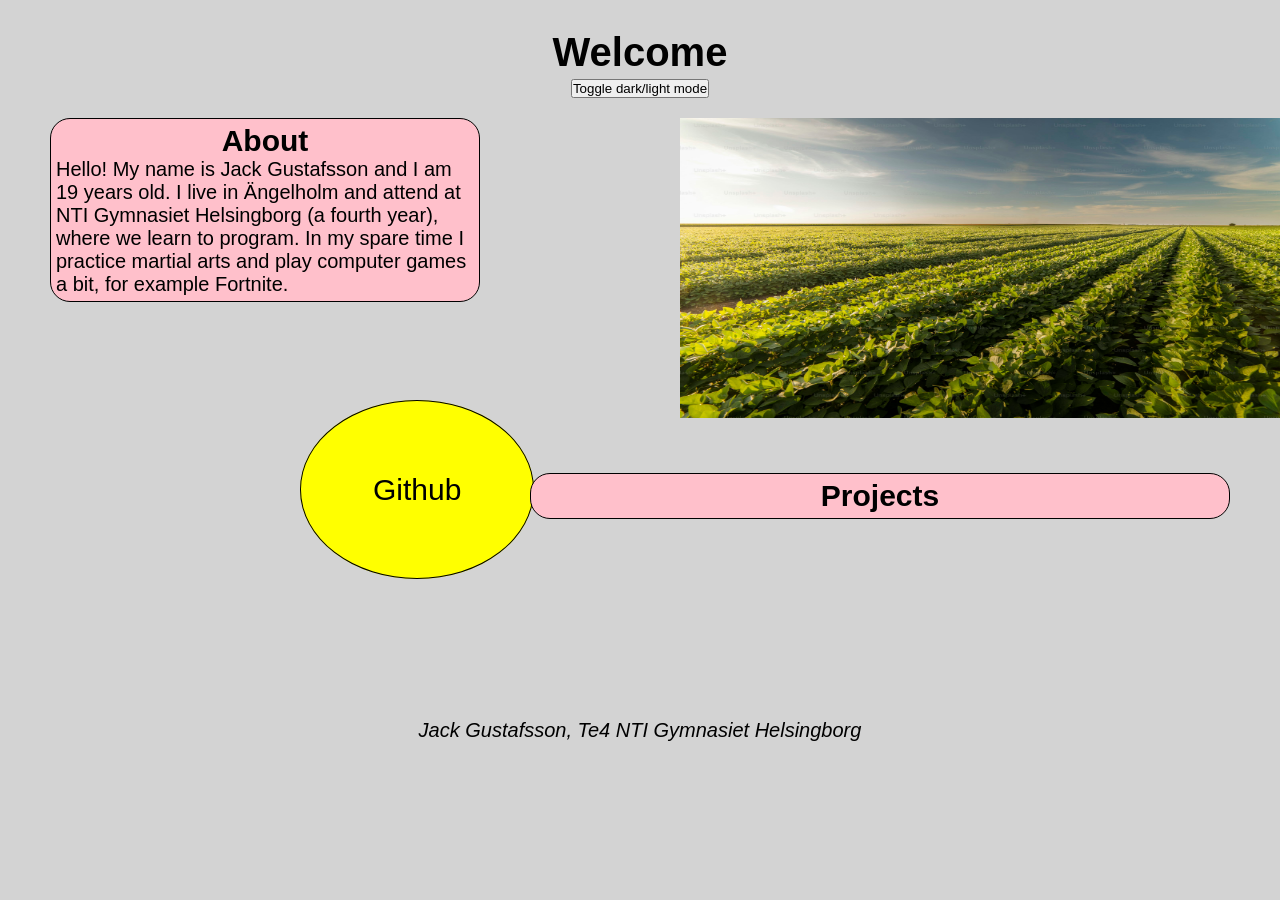
==== index.html @ 3e9e16a7 "finished" ====
<!DOCTYPE html>
<html lang="en">

<head>
    <meta charset="UTF-8">
    <meta name="viewport" content="width=device-width, initial-scale=1.0">
    <title>Portfolio</title>
    <link rel="stylesheet" href="style.css">
    <script src="script.js"></script>
</head>

<body>
    <header>
        <h1>Welcome</h1>
        <button onclick="myFunction()">Toggle dark/light mode</button>
    </header>

    <main>
        <section class="style" id="about">
            <h2>About</h2>
            <p>Hello! My name is Jack Gustafsson and I am 19 years old. I live in Ängelholm and attend at NTI Gymnasiet
                Helsingborg (a fourth year),
                where we learn to program. In my spare time I practice martial arts and play computer games a bit, for
                example Fortnite. </p>
        </section>

        <section id="img">
            <img height="300px" width="600px" src="images/horizontal.jpeg" alt="horizontal">
        </section>
        


        <section id="link">
            <a href="https://github.com/jackgustafsson/jackgustafsson.github.io">Github</a>
        </section>

        <section class="style" id="projects">
            <h2>Projects</h2>
        </section>
    </main>

    <footer>
        <address>
            <p>Jack Gustafsson, Te4 NTI Gymnasiet Helsingborg</p>
        </address>
    </footer>
</body>

</html>
---- style.css ----
* {
    box-sizing: border-box;
    margin: 0;
    padding: 0;
}

html {
    font-size: 62.5%;
}

body {
    color: black;
    background-color: lightgrey;
    font-family: Arial, Helvetica, sans-serif;
    font-size: 2rem;
}

.dark-mode{
    background-color: grey;
}

.dark-mode header h1{
    color: white;
}

.dark-mode footer{
    color: white;
}

header {
    padding: 2rem;
    margin-top: 1rem;
    text-align: center;
}

main {
    display: grid;
    grid-template-columns: repeat(2, 1fr);
    grid-gap: 5rem;
}

section.style{
    border: solid 0.1px black;
    border-radius: 2rem;
    padding: 0.5rem;
    background-color: pink;
}

section.style h2{
    text-align: center;
}

section#about{
    height: min-content;
    margin-left: 5rem;
}

section#img{
    margin-left: 15rem;
}

section#link a{
    border: 0.1rem solid black;
    border-radius: 50%;
    padding: 15%;
    color: black;
    text-decoration: none;
    background-color: yellow;
    font-size: 3rem;
    margin-left: 30rem;
}

section#link a:hover{
    color: red;
}

section#projects{
    margin-right: 5rem;
}

footer {
    margin-top: 20rem;
    text-align: center;
}
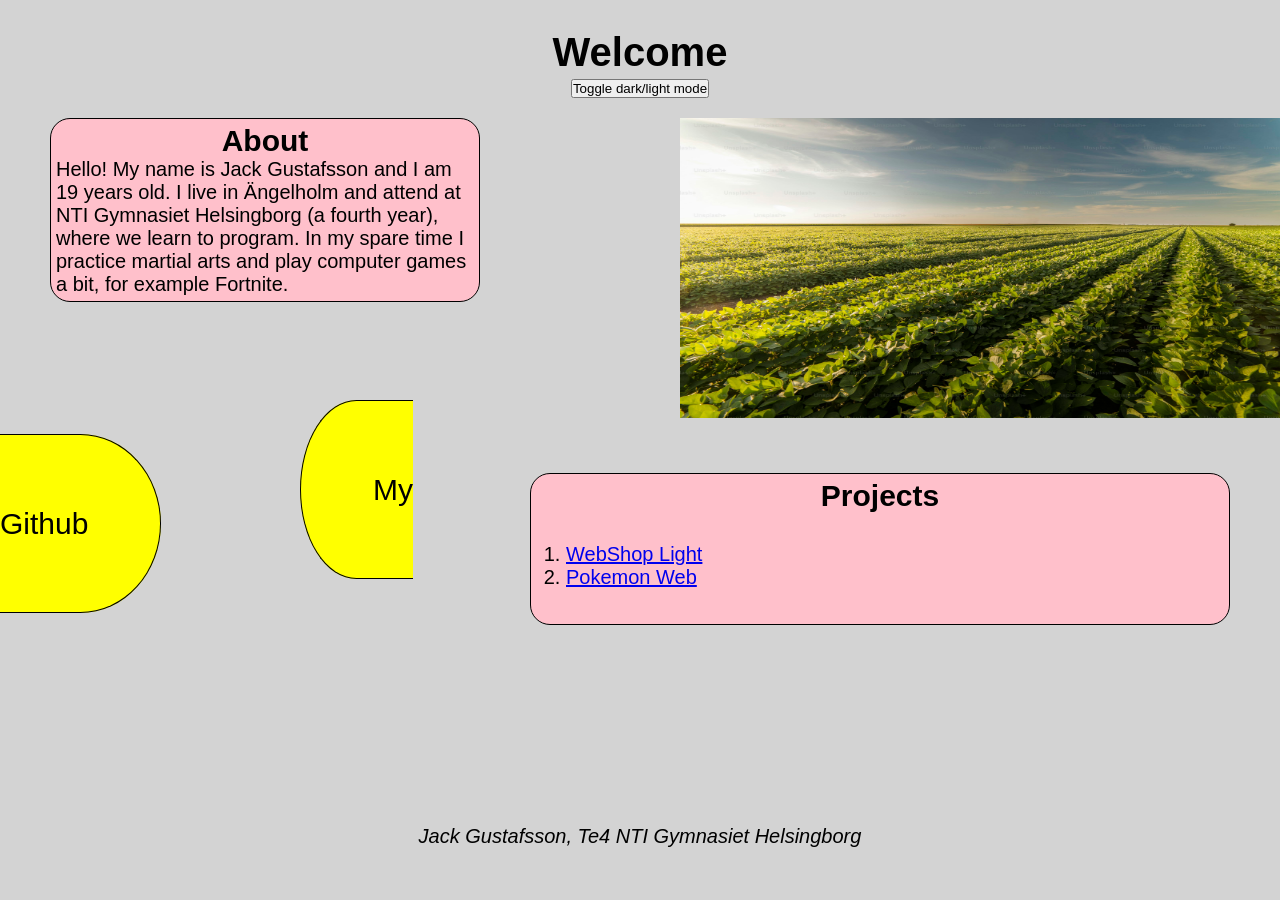
==== commit 7c53414e: "added a few projects" ====
--- a/index.html
+++ b/index.html
@@ -31,11 +31,15 @@
 
 
         <section id="link">
-            <a href="https://github.com/jackgustafsson/jackgustafsson.github.io">Github</a>
+            <a href="https://github.com/jackgustafsson/jackgustafsson.github.io"> My Github</a>
         </section>
 
         <section class="style" id="projects">
             <h2>Projects</h2>
+            <ol>
+                <li><a href="https://ntig-helsingborg.github.io/TE4_24-25_BookStore/">WebShop Light</a></li>
+                <li><a href="https://ntig-helsingborg.github.io/TE4_24-25_PokemonWeb/login">Pokemon Web</a></li>
+            </ol>
         </section>
     </main>
 
--- a/style.css
+++ b/style.css
@@ -78,6 +78,10 @@
     margin-right: 5rem;
 }
 
+section#projects ol{
+    margin: 3rem;
+}
+
 footer {
     margin-top: 20rem;
     text-align: center;
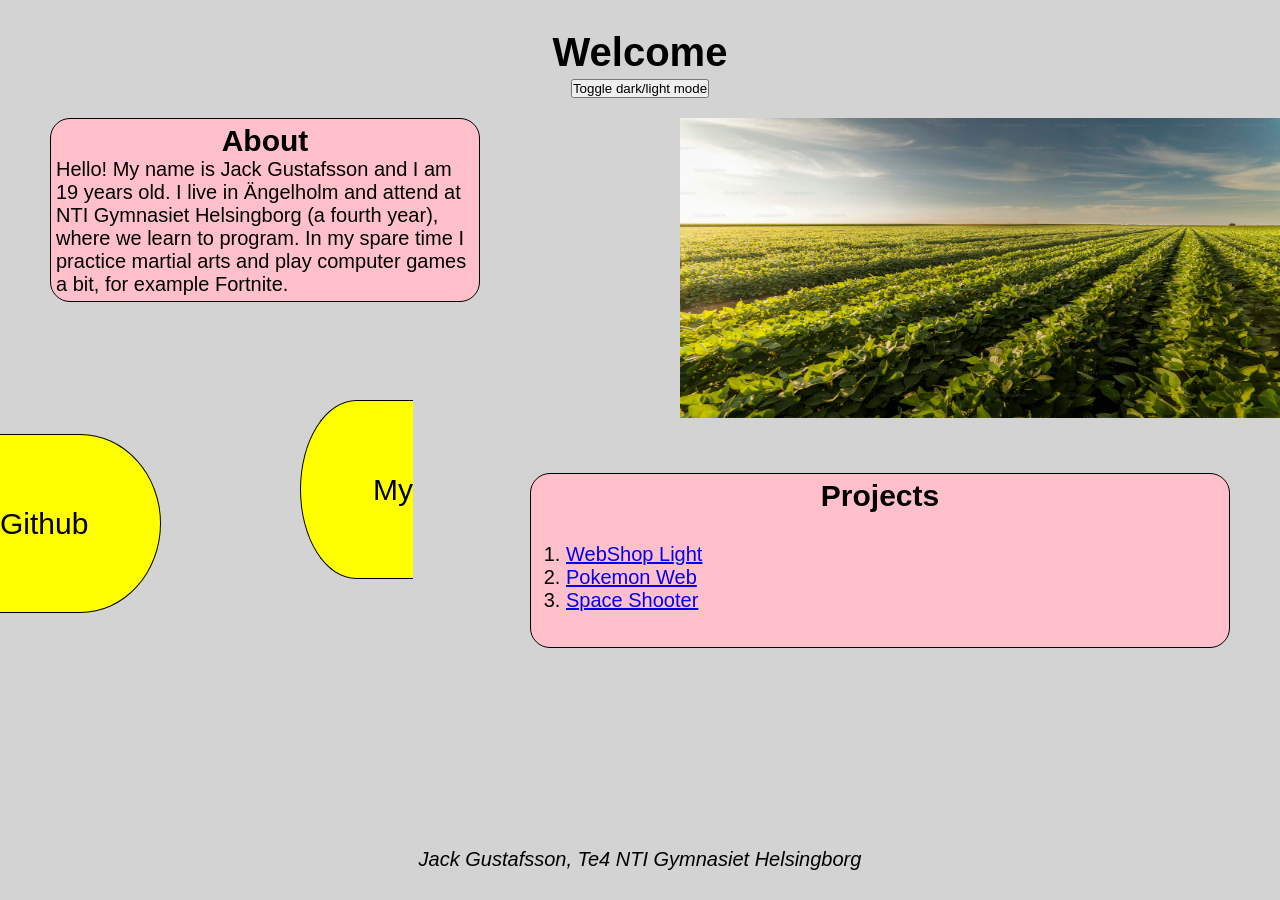
==== commit efda86f0: "added a link" ====
--- a/index.html
+++ b/index.html
@@ -39,6 +39,7 @@
             <ol>
                 <li><a href="https://ntig-helsingborg.github.io/TE4_24-25_BookStore/">WebShop Light</a></li>
                 <li><a href="https://ntig-helsingborg.github.io/TE4_24-25_PokemonWeb/login">Pokemon Web</a></li>
+                <li><a href="https://jackgustafsson.github.io/GameWebb/">Space Shooter</a></li>
             </ol>
         </section>
     </main>
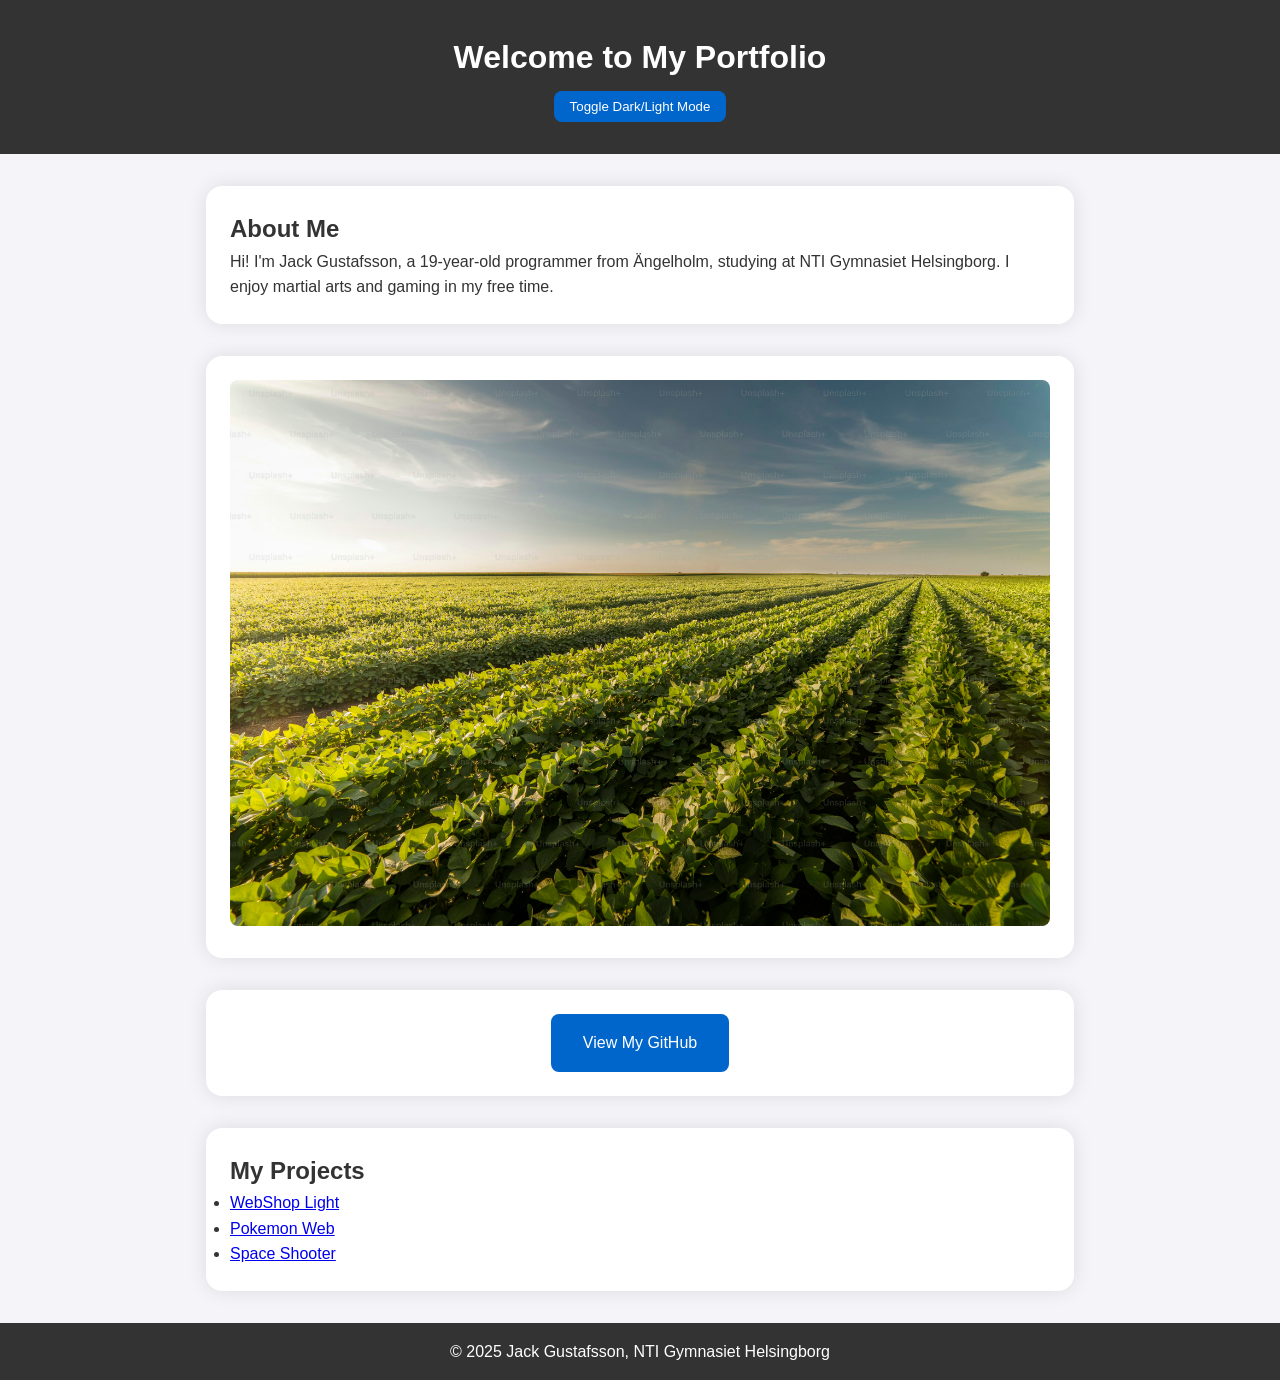
==== commit 083927f2: "changed  appearance" ====
--- a/index.html
+++ b/index.html
@@ -4,51 +4,44 @@
 <head>
     <meta charset="UTF-8">
     <meta name="viewport" content="width=device-width, initial-scale=1.0">
-    <title>Portfolio</title>
+    <title>Enhanced Portfolio</title>
     <link rel="stylesheet" href="style.css">
     <script src="script.js"></script>
 </head>
 
 <body>
     <header>
-        <h1>Welcome</h1>
-        <button onclick="myFunction()">Toggle dark/light mode</button>
+        <h1>Welcome to My Portfolio</h1>
+        <button onclick="myFunction()">Toggle Dark/Light Mode</button>
     </header>
 
     <main>
-        <section class="style" id="about">
-            <h2>About</h2>
-            <p>Hello! My name is Jack Gustafsson and I am 19 years old. I live in Ängelholm and attend at NTI Gymnasiet
-                Helsingborg (a fourth year),
-                where we learn to program. In my spare time I practice martial arts and play computer games a bit, for
-                example Fortnite. </p>
+        <section id="about">
+            <h2>About Me</h2>
+            <p>Hi! I'm Jack Gustafsson, a 19-year-old programmer from Ängelholm, studying at NTI Gymnasiet Helsingborg. I enjoy martial arts and gaming in my free time.</p>
         </section>
 
-        <section id="img">
-            <img height="300px" width="600px" src="images/horizontal.jpeg" alt="horizontal">
-        </section>
-        
-
-
-        <section id="link">
-            <a href="https://github.com/jackgustafsson/jackgustafsson.github.io"> My Github</a>
+        <section id="image">
+            <img src="images/horizontal.jpeg" alt="A landscape" />
         </section>
 
-        <section class="style" id="projects">
-            <h2>Projects</h2>
-            <ol>
+        <section id="links">
+            <a href="https://github.com/jackgustafsson/jackgustafsson.github.io">View My GitHub</a>
+        </section>
+
+        <section id="projects">
+            <h2>My Projects</h2>
+            <ul>
                 <li><a href="https://ntig-helsingborg.github.io/TE4_24-25_BookStore/">WebShop Light</a></li>
                 <li><a href="https://ntig-helsingborg.github.io/TE4_24-25_PokemonWeb/login">Pokemon Web</a></li>
                 <li><a href="https://jackgustafsson.github.io/GameWebb/">Space Shooter</a></li>
-            </ol>
+            </ul>
         </section>
     </main>
 
     <footer>
-        <address>
-            <p>Jack Gustafsson, Te4 NTI Gymnasiet Helsingborg</p>
-        </address>
+        <p>&copy; 2025 Jack Gustafsson, NTI Gymnasiet Helsingborg</p>
     </footer>
 </body>
 
-</html>+</html>
--- a/style.css
+++ b/style.css
@@ -2,87 +2,98 @@
     box-sizing: border-box;
     margin: 0;
     padding: 0;
-}
-
-html {
-    font-size: 62.5%;
+    font-family: Arial, Helvetica, sans-serif;
 }
 
 body {
-    color: black;
-    background-color: lightgrey;
-    font-family: Arial, Helvetica, sans-serif;
-    font-size: 2rem;
-}
-
-.dark-mode{
-    background-color: grey;
-}
-
-.dark-mode header h1{
-    color: white;
-}
-
-.dark-mode footer{
-    color: white;
+    background-color: #f4f4f9;
+    color: #333;
+    line-height: 1.6;
+    font-size: 16px;
+    transition: background-color 0.3s ease;
 }
 
 header {
-    padding: 2rem;
-    margin-top: 1rem;
+    padding: 2rem 0;
+    text-align: center;
+    background-color: #333;
+    color: #fff;
+}
+
+header h1 {
+    margin-bottom: 0.5rem;
+}
+
+header button {
+    padding: 0.5rem 1rem;
+    border: none;
+    background-color: #0066cc;
+    color: #fff;
+    cursor: pointer;
+    border-radius: 0.5rem;
+    transition: background-color 0.3s ease;
+}
+
+header button:hover {
+    background-color: #004d99;
+}
+
+main {
+    max-width: 900px;
+    margin: 2rem auto;
+    padding: 0 1rem;
+    display: grid;
+    grid-template-columns: 1fr;
+    gap: 2rem;
+}
+
+section {
+    background-color: #fff;
+    padding: 1.5rem;
+    border-radius: 1rem;
+    box-shadow: 0 0 20px rgba(0,0,0,0.1);
+}
+
+section#image img {
+    width: 100%;
+    border-radius: 0.5rem;
+}
+
+section#links {
     text-align: center;
 }
 
-main {
-    display: grid;
-    grid-template-columns: repeat(2, 1fr);
-    grid-gap: 5rem;
+section#links a {
+    display: inline-block;
+    padding: 1rem 2rem;
+    background-color: #0066cc;
+    color: #fff;
+    text-decoration: none;
+    border-radius: 0.5rem;
+    transition: background-color 0.3s ease;
 }
 
-section.style{
-    border: solid 0.1px black;
-    border-radius: 2rem;
-    padding: 0.5rem;
-    background-color: pink;
-}
-
-section.style h2{
-    text-align: center;
-}
-
-section#about{
-    height: min-content;
-    margin-left: 5rem;
-}
-
-section#img{
-    margin-left: 15rem;
-}
-
-section#link a{
-    border: 0.1rem solid black;
-    border-radius: 50%;
-    padding: 15%;
-    color: black;
-    text-decoration: none;
-    background-color: yellow;
-    font-size: 3rem;
-    margin-left: 30rem;
-}
-
-section#link a:hover{
-    color: red;
-}
-
-section#projects{
-    margin-right: 5rem;
-}
-
-section#projects ol{
-    margin: 3rem;
+section#links a:hover {
+    background-color: #004d99;
 }
 
 footer {
-    margin-top: 20rem;
+    background-color: #333;
+    color: #fff;
     text-align: center;
+    padding: 1rem;
+    margin-top: 2rem;
+}
+
+.dark-mode {
+    background-color: #222;
+    color: #ddd;
+}
+
+.dark-mode header {
+    background-color: #444;
+}
+
+.dark-mode footer {
+    background-color: #444;
 }
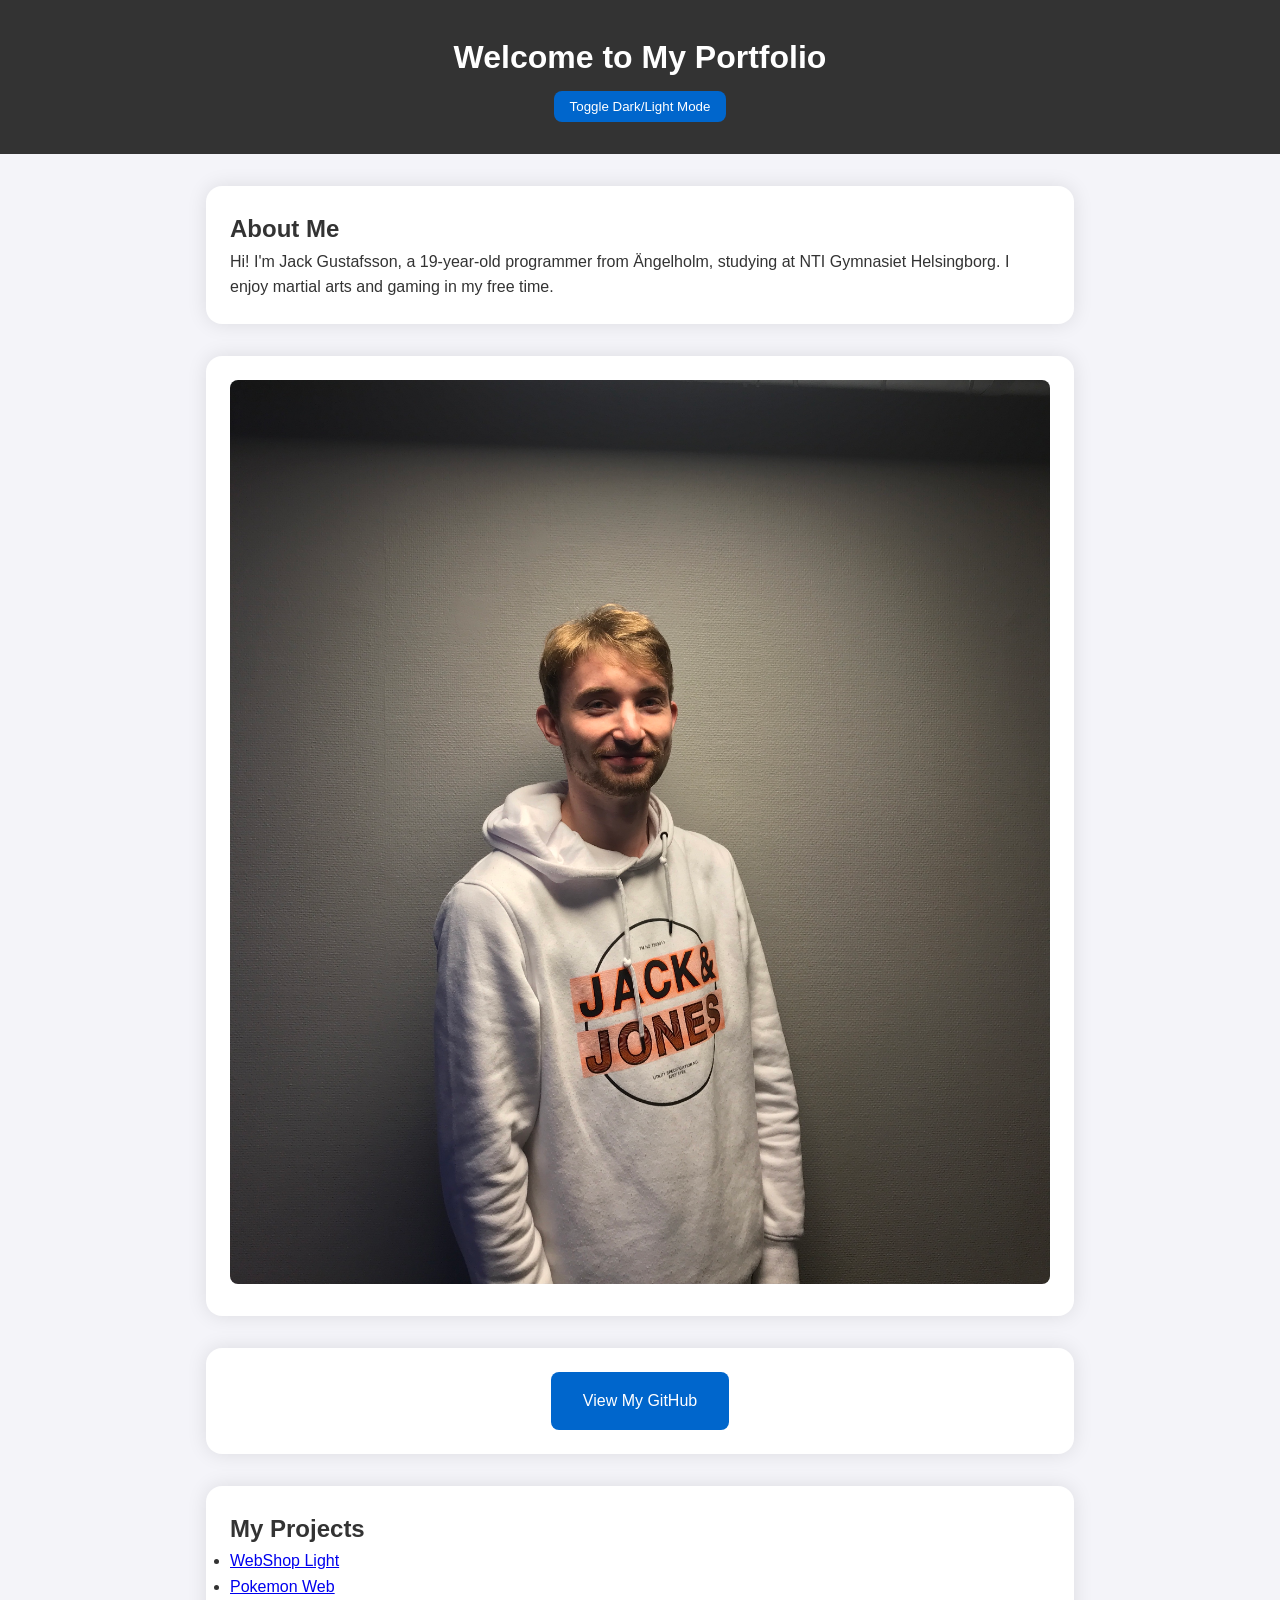
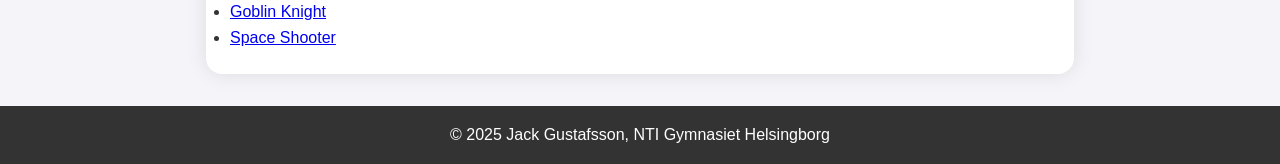
==== commit 23ca1f49: "something" ====
--- a/index.html
+++ b/index.html
@@ -22,7 +22,7 @@
         </section>
 
         <section id="image">
-            <img src="images/horizontal.jpeg" alt="A landscape" />
+            <img src="images/IMG_1387.jpg" alt="A landscape" />
         </section>
 
         <section id="links">
@@ -34,6 +34,7 @@
             <ul>
                 <li><a href="https://ntig-helsingborg.github.io/TE4_24-25_BookStore/">WebShop Light</a></li>
                 <li><a href="https://ntig-helsingborg.github.io/TE4_24-25_PokemonWeb/login">Pokemon Web</a></li>
+                <li><a href="https://eoxys1.itch.io/goblin-knight">Goblin Knight</a></li>
                 <li><a href="https://jackgustafsson.github.io/GameWebb/">Space Shooter</a></li>
             </ul>
         </section>
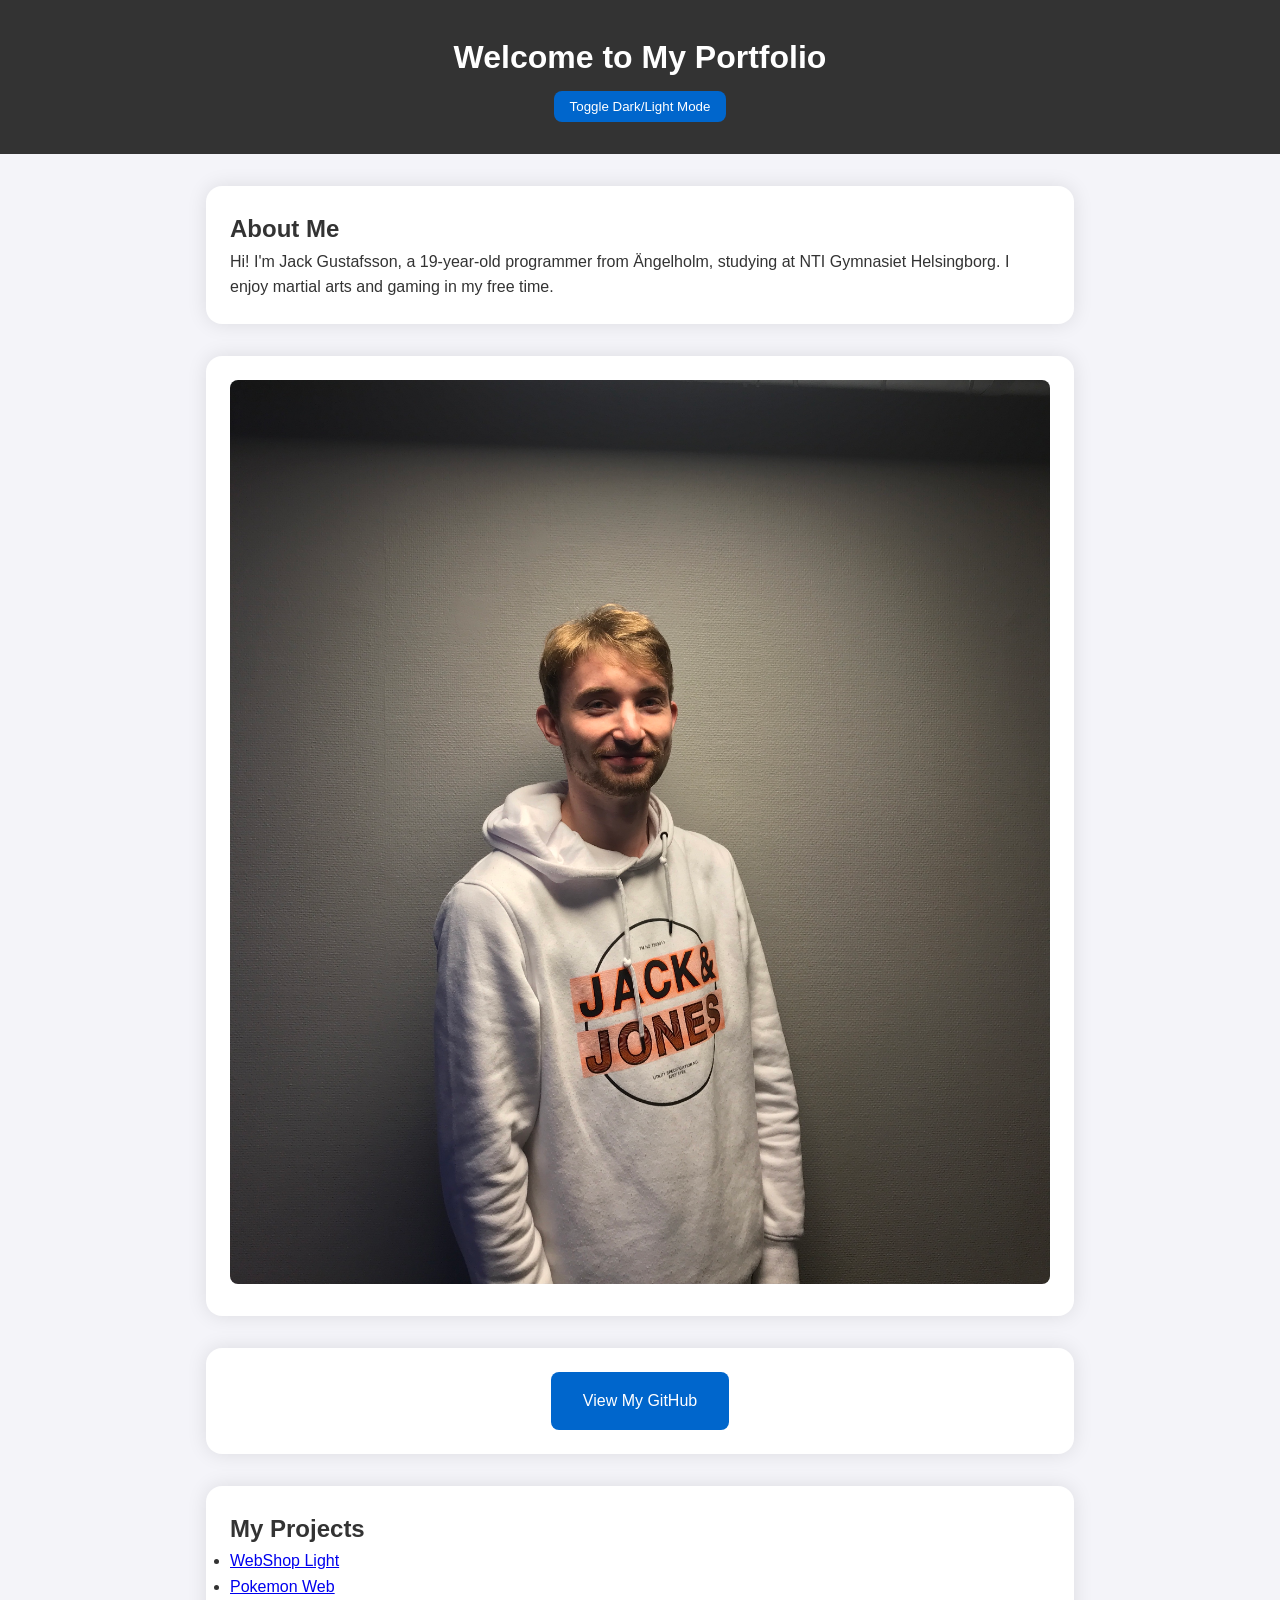
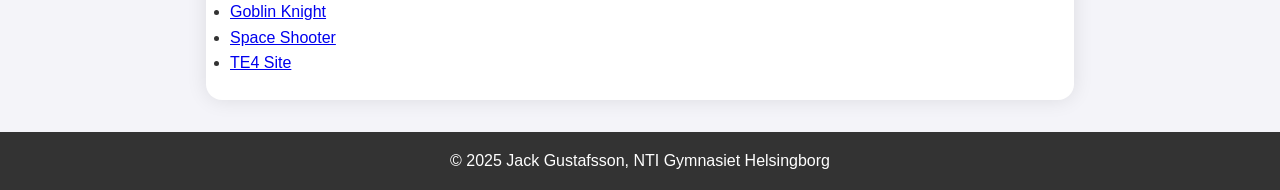
==== commit 51fffa93: "add link" ====
--- a/index.html
+++ b/index.html
@@ -36,6 +36,7 @@
                 <li><a href="https://ntig-helsingborg.github.io/TE4_24-25_PokemonWeb/login">Pokemon Web</a></li>
                 <li><a href="https://eoxys1.itch.io/goblin-knight">Goblin Knight</a></li>
                 <li><a href="https://jackgustafsson.github.io/GameWebb/">Space Shooter</a></li>
+                <li><a href="https://ntig-helsingborg.github.io/TE4_24-25_SITE/">TE4 Site</a></li>
             </ul>
         </section>
     </main>
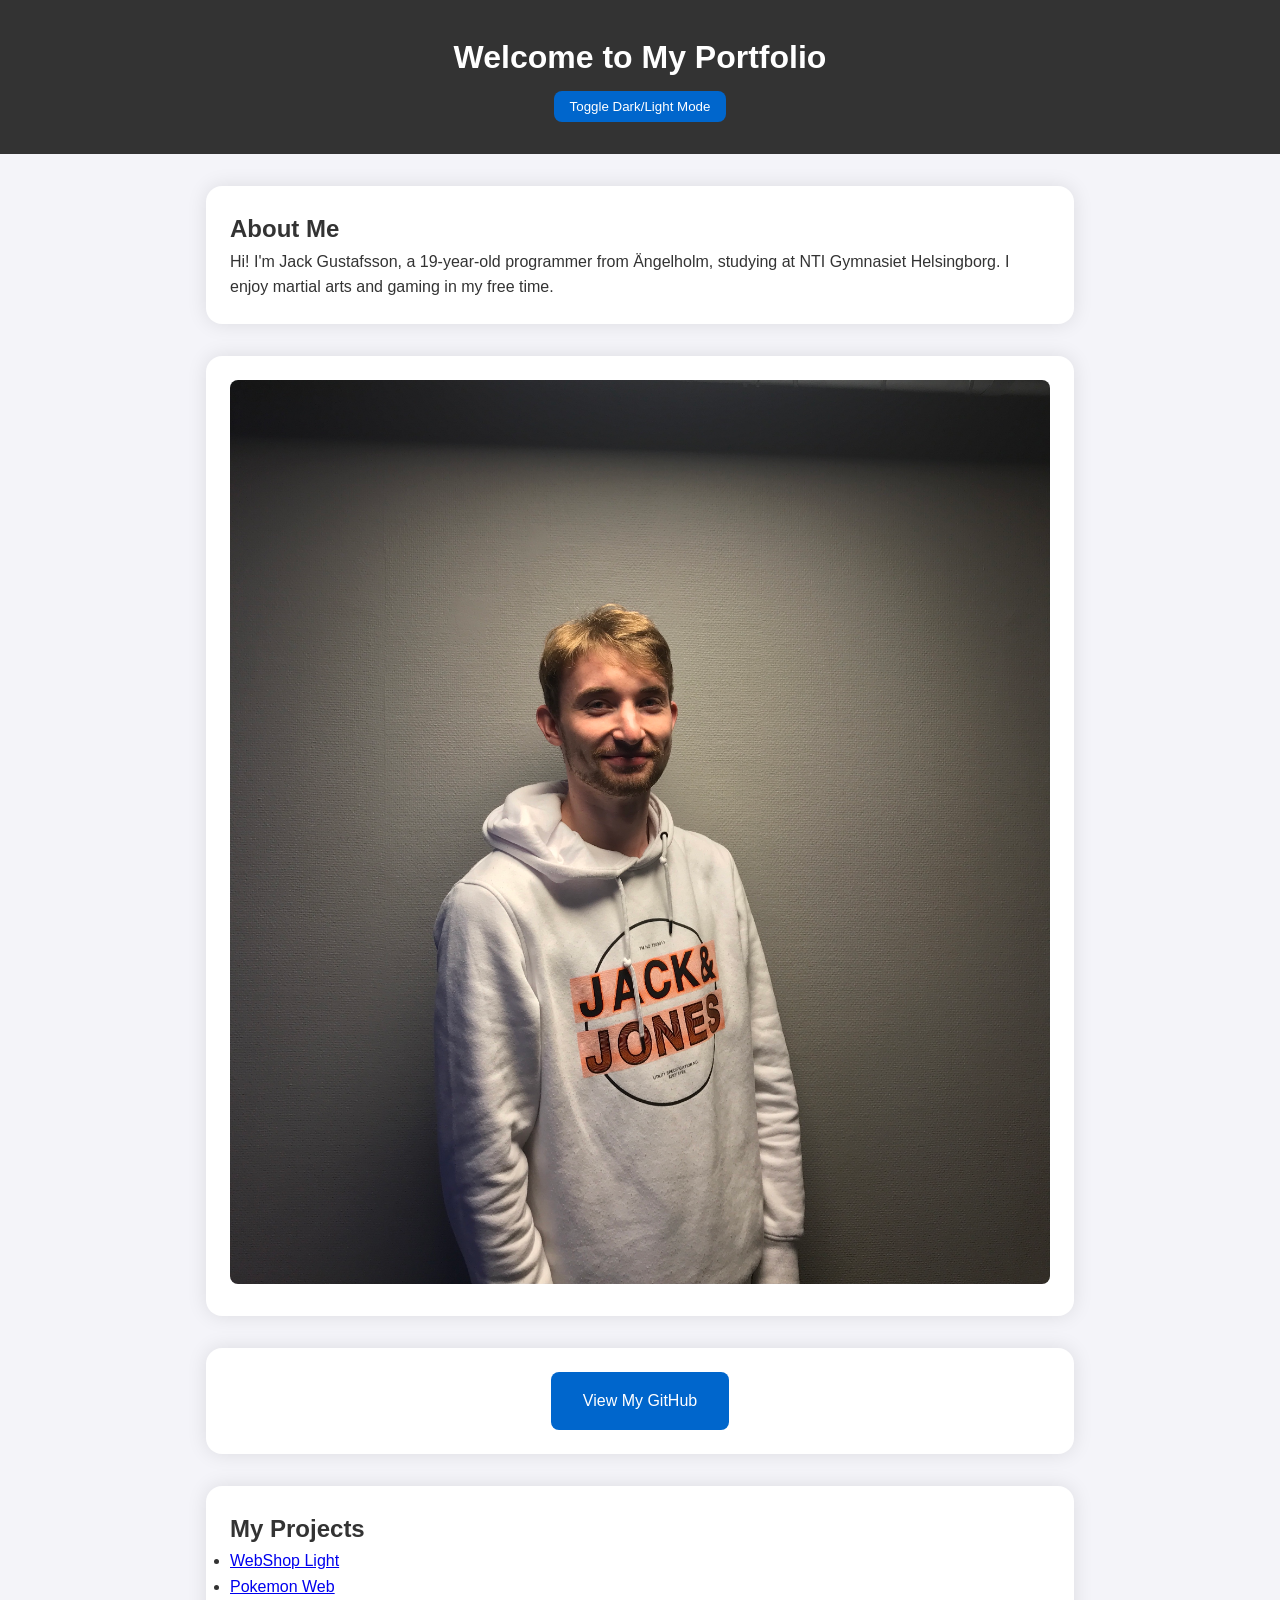
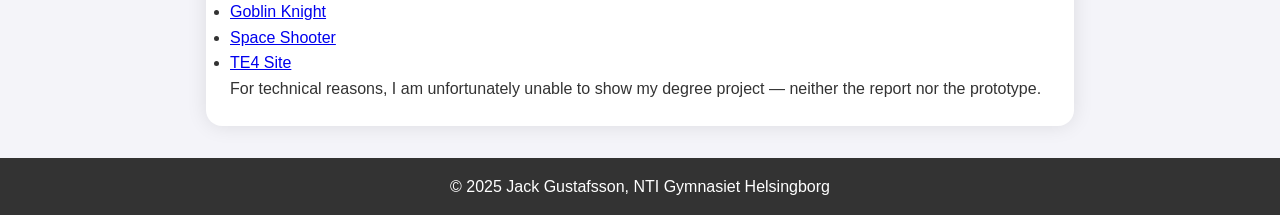
==== commit 61ec9f9f: "added text" ====
--- a/index.html
+++ b/index.html
@@ -38,6 +38,7 @@
                 <li><a href="https://jackgustafsson.github.io/GameWebb/">Space Shooter</a></li>
                 <li><a href="https://ntig-helsingborg.github.io/TE4_24-25_SITE/">TE4 Site</a></li>
             </ul>
+            <p>For technical reasons, I am unfortunately unable to show my degree project — neither the report nor the prototype.</p>
         </section>
     </main>
 
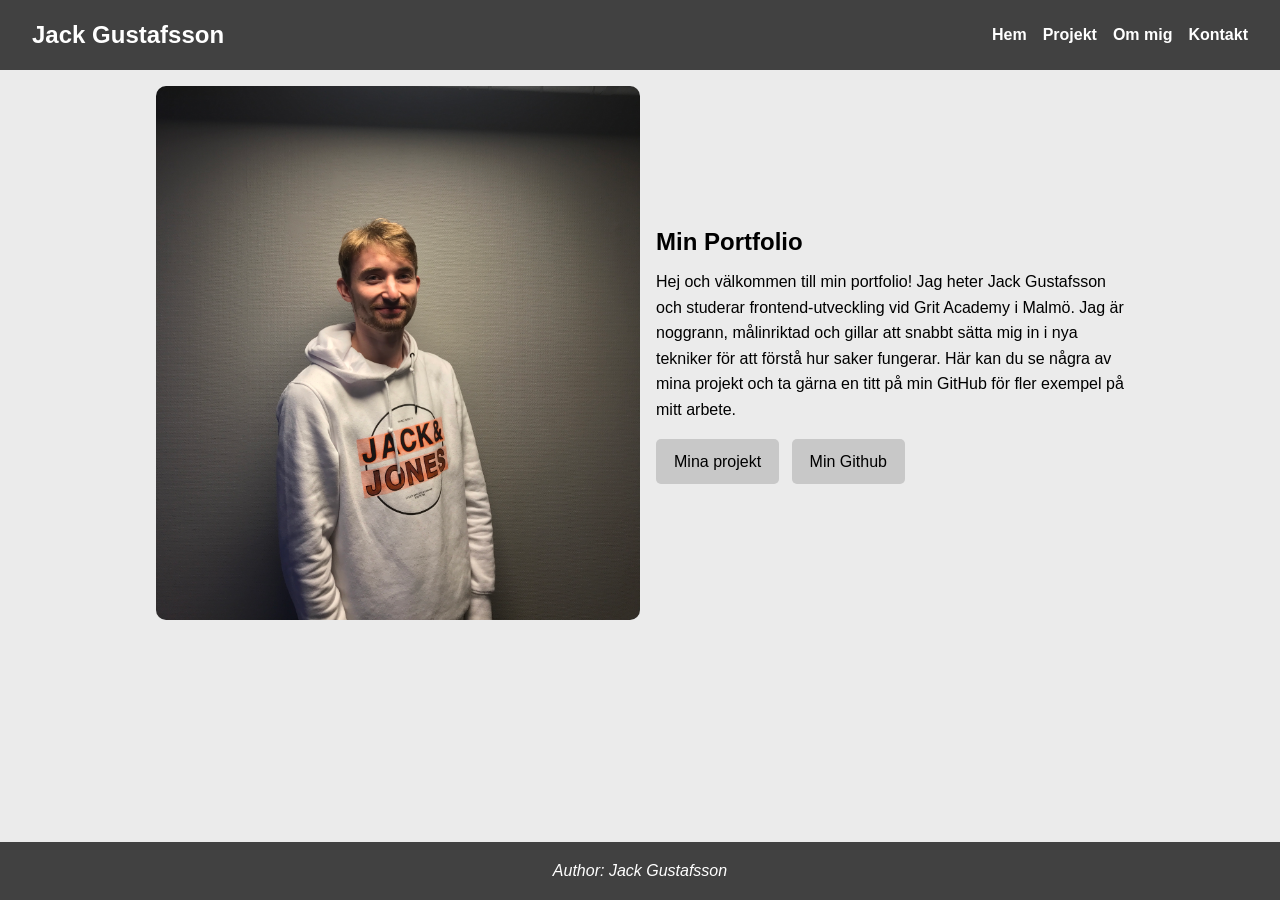
==== commit 6a47181f: "started from scratch" ====
--- a/index.html
+++ b/index.html
@@ -1,50 +1,43 @@
 <!DOCTYPE html>
-<html lang="en">
+<html lang="sv">
 
 <head>
     <meta charset="UTF-8">
     <meta name="viewport" content="width=device-width, initial-scale=1.0">
-    <title>Enhanced Portfolio</title>
-    <link rel="stylesheet" href="style.css">
-    <script src="script.js"></script>
+    <title>Jack Gustafsson</title>
+    <link rel="stylesheet" href="./css/main.css">
 </head>
 
 <body>
     <header>
-        <h1>Welcome to My Portfolio</h1>
-        <button onclick="myFunction()">Toggle Dark/Light Mode</button>
+        <h2>Jack Gustafsson</h2>
+        <nav>
+            <ul>
+                <li><a href="./index.html">Hem</a></li>
+                <li><a href="./html/projects.html">Projekt</a></li>
+                <li><a href="./html/about.html">Om mig</a></li>
+                <li><a href="./html/contact.html">Kontakt</a></li>
+            </ul>
+        </nav>
     </header>
 
     <main>
-        <section id="about">
-            <h2>About Me</h2>
-            <p>Hi! I'm Jack Gustafsson, a 19-year-old programmer from Ängelholm, studying at NTI Gymnasiet Helsingborg. I enjoy martial arts and gaming in my free time.</p>
-        </section>
-
-        <section id="image">
-            <img src="images/IMG_1387.jpg" alt="A landscape" />
-        </section>
-
-        <section id="links">
-            <a href="https://github.com/jackgustafsson/jackgustafsson.github.io">View My GitHub</a>
-        </section>
-
-        <section id="projects">
-            <h2>My Projects</h2>
-            <ul>
-                <li><a href="https://ntig-helsingborg.github.io/TE4_24-25_BookStore/">WebShop Light</a></li>
-                <li><a href="https://ntig-helsingborg.github.io/TE4_24-25_PokemonWeb/login">Pokemon Web</a></li>
-                <li><a href="https://eoxys1.itch.io/goblin-knight">Goblin Knight</a></li>
-                <li><a href="https://jackgustafsson.github.io/GameWebb/">Space Shooter</a></li>
-                <li><a href="https://ntig-helsingborg.github.io/TE4_24-25_SITE/">TE4 Site</a></li>
-            </ul>
-            <p>For technical reasons, I am unfortunately unable to show my degree project — neither the report nor the prototype.</p>
-        </section>
+        <div class="container">
+            <img src="./images/jack.jpg" alt="bild på mig">
+            <div>
+                <h2>Min Portfolio</h2>
+                <p>Hej och välkommen till min portfolio! Jag heter Jack Gustafsson och studerar frontend-utveckling
+                    vid Grit Academy i Malmö. Jag är noggrann, målinriktad och gillar att snabbt sätta mig in i nya
+                    tekniker för att förstå hur saker fungerar. Här kan du se några av mina projekt och ta gärna en
+                    titt på min GitHub för fler exempel på mitt arbete.</p>
+                <a href="./html/projects.html">Mina projekt</a>
+                <a href="https://github.com/jackgustafsson" target="_blank">Min Github</a>
+            </div>
+        </div>
     </main>
 
     <footer>
-        <p>&copy; 2025 Jack Gustafsson, NTI Gymnasiet Helsingborg</p>
+        <address>Author: Jack Gustafsson</address>
     </footer>
-</body>
 
-</html>
+</html>
--- a/css/main.css
+++ b/css/main.css
@@ -0,0 +1,147 @@
+* {
+    margin: 0;
+    padding: 0;
+    box-sizing: border-box;
+}
+
+:root {
+    --main-bg-color: rgb(235, 235, 235);
+    --header-bg-color: rgb(65, 65, 65);
+    --border-color: rgb(55, 100, 255);
+    --link-bg-color: rgb(200, 200, 200);
+}
+
+html, body{
+    height: 100%;
+}
+
+body {
+    font-family: Arial, Helvetica, sans-serif;
+    background-color: var(--main-bg-color);
+    line-height: 1.6;
+    display: flex;
+    flex-direction: column;
+    min-height: 100vh;
+}
+
+header {
+    background-color: var(--header-bg-color);
+    color: white;
+    padding: 1rem;
+    text-align: center;
+}
+
+header h2 {
+    margin-bottom: 0.5rem;
+}
+
+nav ul {
+    list-style: none;
+}
+
+nav li {
+    margin: 0.5rem 0;
+}
+
+nav a {
+    color: white;
+    text-decoration: none;
+    font-weight: bold;
+}
+
+main {
+    flex: 1;
+    padding: 1rem;
+}
+
+.container {
+    display: flex;
+    flex-direction: column;
+    gap: 1rem;
+}
+
+.container img {
+    width: 100%;
+    border-radius: 10px;
+}
+
+.container h2 {
+    margin-bottom: 0.5rem;
+}
+
+.container p {
+    margin-bottom: 1rem;
+}
+
+.container a {
+    display: inline-block;
+    background-color: var(--link-bg-color);
+    padding: 0.5rem 1rem;
+    margin-right: 0.5rem;
+    text-decoration: none;
+    color: black;
+    border-radius: 5px;
+    border: 2px solid transparent;
+    transition: 0.3s;
+}
+
+.container a:hover {
+    border-color: var(--border-color);
+}
+
+footer {
+    text-align: center;
+    padding: 1rem;
+    background-color: var(--header-bg-color);
+    color: white;
+    margin-top: 2rem;
+}
+
+@media (min-width: 768px) {
+
+    nav ul {
+        display: flex;
+        justify-content: center;
+        gap: 1rem;
+    }
+
+    nav li {
+        margin: 0;
+    }
+
+    .container {
+        flex-direction: row;
+        align-items: center;
+    }
+
+    .container img {
+        width: 50%;
+    }
+
+    .container div {
+        width: 50%;
+    }
+}
+
+@media (min-width: 1024px) {
+
+    main {
+        max-width: 1000px;
+        margin: auto;
+    }
+
+    header {
+        display: flex;
+        justify-content: space-between;
+        align-items: center;
+        padding: 1rem 2rem;
+    }
+
+    header h2 {
+        margin: 0;
+    }
+
+    nav ul {
+        justify-content: flex-end;
+    }
+}
